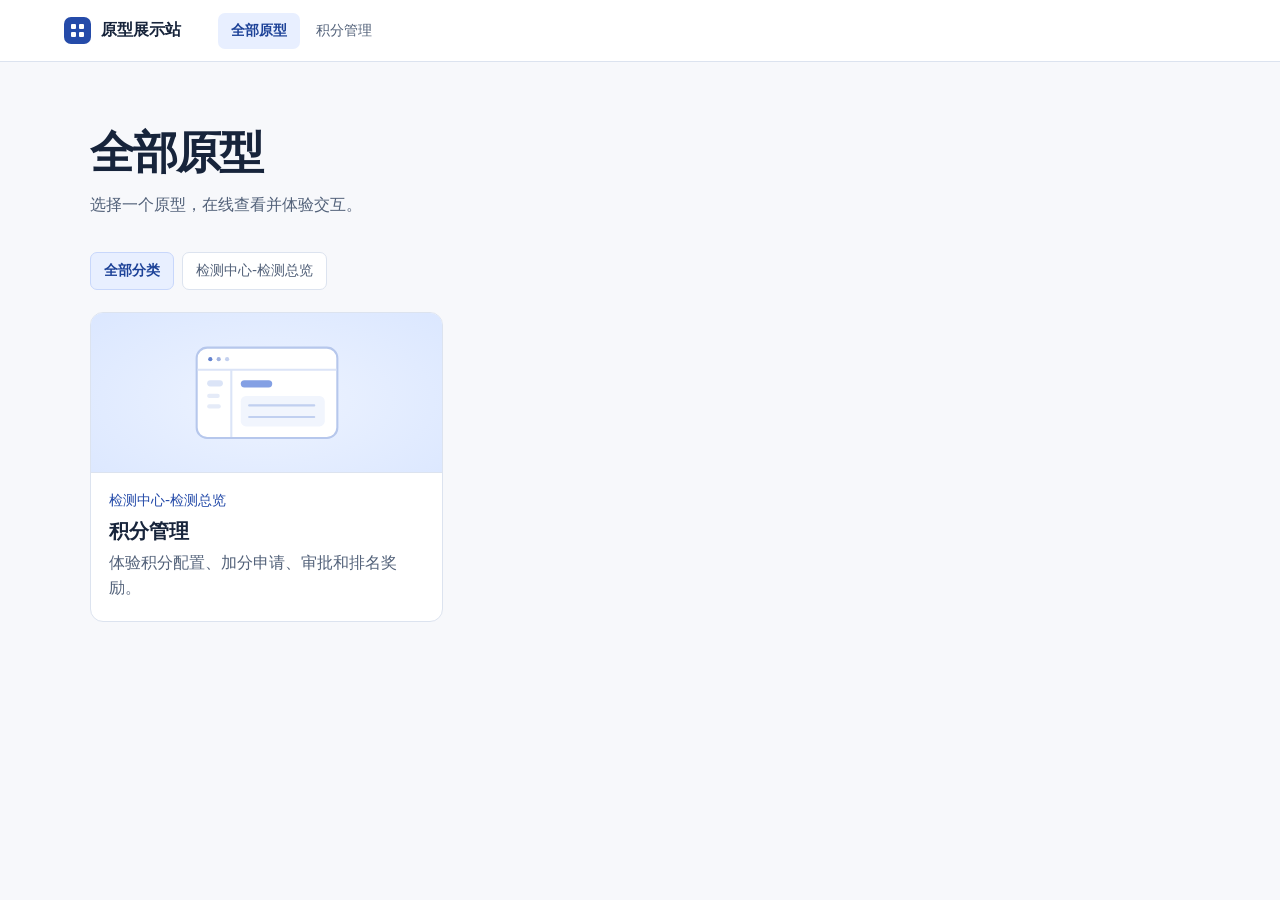
==== site/index.html @ 976766ff "Set up prototype gallery and publishing" ====
<!doctype html>
<html lang="zh-CN">
<head>
  <meta charset="utf-8">
  <meta name="viewport" content="width=device-width,initial-scale=1">
  <meta name="description" content="浏览和体验已发布的交互原型。">
  <title>原型展示站</title>
  <link rel="stylesheet" href="./gallery.css">
  <script type="module" src="./gallery.js"></script>
  <!-- local-management -->
</head>
<body>
  <header class="top">
    <a class="brand" href="./"><span aria-hidden="true"><i></i><i></i><i></i><i></i></span>原型展示站</a>
    <nav id="menu" class="menu" aria-label="原型菜单"></nav>
  </header>
  <main id="content" aria-busy="true"></main>
  <template id="preview-icon">
    <svg viewBox="0 0 160 112" fill="none" aria-hidden="true">
      <rect x="13" y="13" width="134" height="86" rx="10" fill="#fff" stroke="#b6c7ec" stroke-width="2"/>
      <path d="M14 34h132M46 35v63" stroke="#dbe4f7" stroke-width="2"/>
      <circle cx="26" cy="24" r="2" fill="#6483cf"/><circle cx="34" cy="24" r="2" fill="#a1b3e0"/><circle cx="42" cy="24" r="2" fill="#c4d1ef"/>
      <rect x="23" y="44" width="15" height="6" rx="3" fill="#dbe4f7"/><rect x="23" y="57" width="12" height="4" rx="2" fill="#e5ebf8"/><rect x="23" y="67" width="13" height="4" rx="2" fill="#e5ebf8"/>
      <rect x="55" y="44" width="30" height="7" rx="3.5" fill="#84a0e4"/>
      <rect x="55" y="59" width="80" height="29" rx="5" fill="#f1f5fd"/>
      <path d="M63 68h62M63 79h62" stroke="#c1d0f0" stroke-width="2" stroke-linecap="round"/>
    </svg>
  </template>
</body>
</html>
---- site/gallery.css ----
:root {
  color-scheme: light;
  font-family: "Microsoft YaHei UI", "PingFang SC", system-ui, sans-serif;
  background: #f7f8fb;
  color: #17243b;
  --muted: #526179;
  --line: #dce3ef;
  --blue: #254ba9;
  --header-height: 62px;
}
* { box-sizing: border-box; }
body { margin: 0; }
a { color: inherit; text-decoration: none; }
button, input, select { font: inherit; }
:focus-visible { outline: 3px solid #5478d9; outline-offset: 3px; }
.top { display: flex; align-items: center; gap: 32px; padding: 0 5vw; min-height: var(--header-height); border-bottom: 1px solid var(--line); background: white; }
.brand { display: inline-flex; align-items: center; gap: 10px; font-size: 1rem; font-weight: 750; white-space: nowrap; }
.brand span { display: grid; grid-template-columns: repeat(2, 5px); gap: 3px; padding: 7px; border-radius: 7px; background: var(--blue); }
.brand i { background: white; width: 5px; height: 5px; border-radius: 1px; }
.menu { display: flex; gap: 3px; overflow-x: auto; align-items: center; padding: 5px; min-width: 0; }
.menu a, .filters button { flex: none; padding: 9px 13px; border-radius: 7px; color: var(--muted); white-space: nowrap; font-size: .875rem; }
.menu a:hover, .filters button:hover { color: var(--blue); background: #f0f4fc; }
.menu a[aria-current], .filters button[aria-pressed="true"] { background: #e8efff; color: #1d4298; font-weight: 650; }
.library { width: min(1100px, 90vw); margin: 0 auto; padding: 64px 0; }
h1 { font-size: clamp(1.9rem, 4vw, 2.8rem); letter-spacing: -.045em; margin: 0 0 12px; line-height: 1.2; }
.intro { margin: 0 0 34px; color: var(--muted); line-height: 1.65; }
.filters { display: flex; flex-wrap: wrap; gap: 8px; margin-bottom: 22px; }
.filters button { cursor: pointer; border: 1px solid var(--line); background: white; }
.filters button[aria-pressed="true"] { border-color: #c8d7fb; }
.cards { display: grid; grid-template-columns: repeat(auto-fill, minmax(min(285px, 100%), 1fr)); gap: 20px; }
.card { display: block; border: 1px solid var(--line); overflow: hidden; border-radius: 13px; background: white; }
.card:hover { border-color: #97afe9; box-shadow: 0 8px 22px #254ba914; }
.card-art { display: grid; place-items: center; height: 160px; background: radial-gradient(ellipse at 50% 55%, #edf3ff, #dbe7ff); border-bottom: 1px solid var(--line); }
.card-art svg { width: 168px; }
.card-copy { padding: 17px 18px 20px; }
.card-copy small { color: var(--blue); font-size: .875rem; }
.card-copy h2 { margin: 8px 0 6px; font-size: 1.25rem; }
.card-copy p { margin: 0; line-height: 1.55; color: var(--muted); overflow-wrap: anywhere; }
.empty { color: var(--muted); }
.viewer { height: calc(100dvh - var(--header-height)); display: flex; flex-direction: column; }
.viewer-bar { display: flex; gap: 12px; align-items: center; padding: 8px max(16px, 5vw); border-bottom: 1px solid var(--line); background: #f7f8fb; }
.viewer-bar h1 { margin: 0 auto 0 0; font-size: 1rem; letter-spacing: normal; }
.viewer-bar button, .viewer-bar a { cursor: pointer; color: var(--blue); border: 1px solid var(--line); border-radius: 6px; background: white; padding: 6px 10px; font-size: .875rem; white-space: nowrap; }
.viewer iframe { display: block; width: 100%; flex: 1; min-height: 0; border: 0; background: white; }
.message { min-height: 20px; margin: 0; color: var(--muted); font-size: .875rem; }
.message:empty { display: none; }
.manage-trigger, .manage-dialog button { cursor: pointer; border: 1px solid var(--line); border-radius: 7px; background: white; color: var(--blue); padding: 8px 12px; white-space: nowrap; }
.manage-trigger { margin-left: auto; flex: none; }
.manage-dialog { width: min(720px, 94vw); padding: 0; border: 1px solid var(--line); border-radius: 13px; color: inherit; }
.manage-dialog::backdrop { background: #17243b80; }
.manage-dialog header { display: flex; align-items: center; justify-content: space-between; padding: 12px 20px; border-bottom: 1px solid var(--line); }
.manage-dialog h2 { margin: 0; font-size: 1.15rem; }
.manage-dialog iframe { display: block; width: 100%; height: min(520px, 67dvh); border: 0; }
@media (max-width: 560px) {
  :root { --header-height: 96px; }
  .top { gap: 0; align-items: flex-start; padding: 0 15px; flex-direction: column; justify-content: center; }
  .brand { min-height: 42px; }
  .menu { width: 100%; }
  .library { padding-top: 40px; }
  .viewer-bar { flex-wrap: wrap; }
  .top:has(.manage-trigger) { display: grid; grid-template-columns: 1fr auto; }
  .top:has(.manage-trigger) .menu { grid-area: 2 / 1 / 3 / 3; }
  .manage-trigger { grid-area: 1 / 2 / 2 / 3; }
}
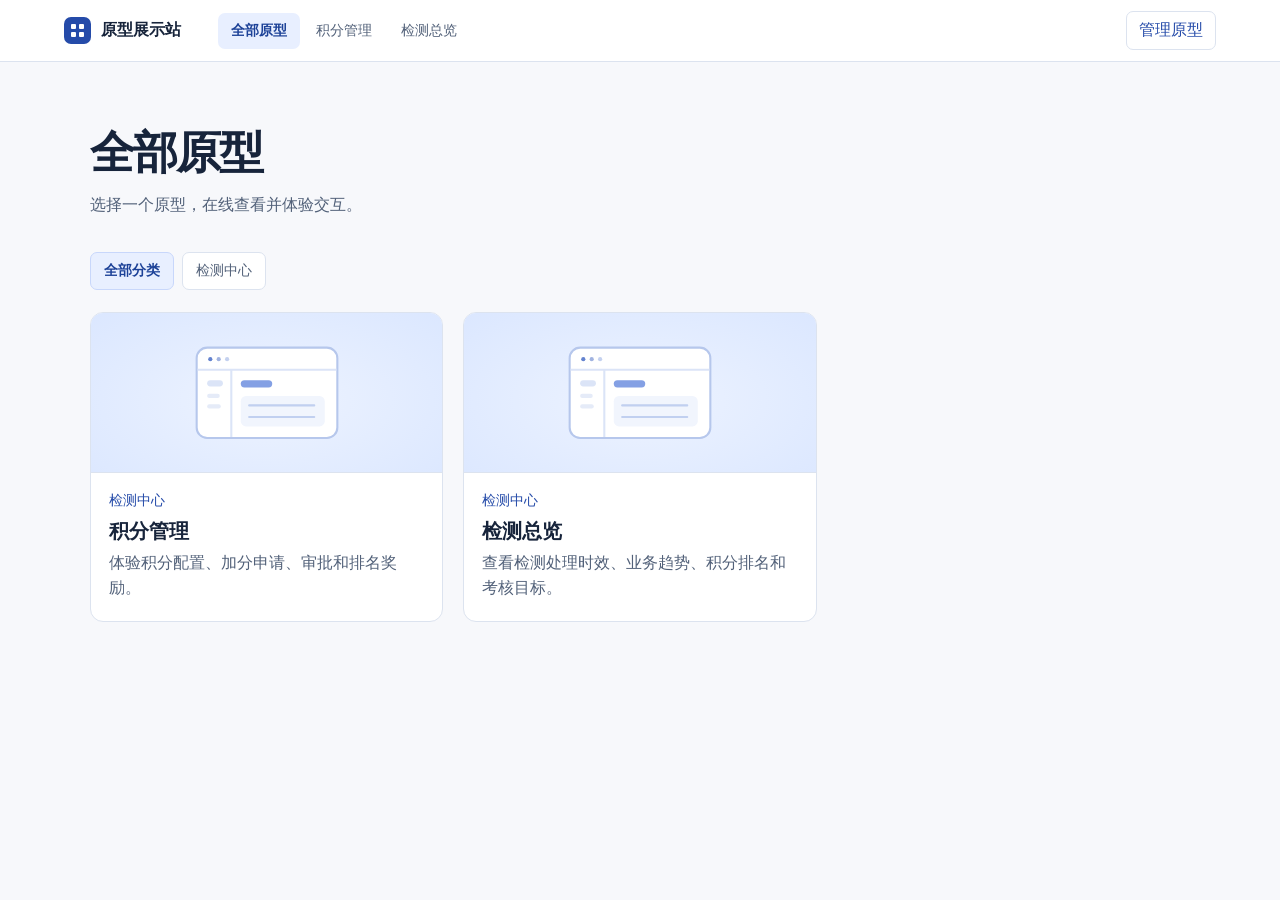
==== commit b5a191cf: "Manage prototype categories from the published gallery" ====
--- a/site/index.html
+++ b/site/index.html
@@ -7,7 +7,7 @@
   <title>原型展示站</title>
   <link rel="stylesheet" href="./gallery.css">
   <script type="module" src="./gallery.js"></script>
-  <!-- local-management -->
+  <script type="module" src="./manage/preview-controls.js"></script>
 </head>
 <body>
   <header class="top">
